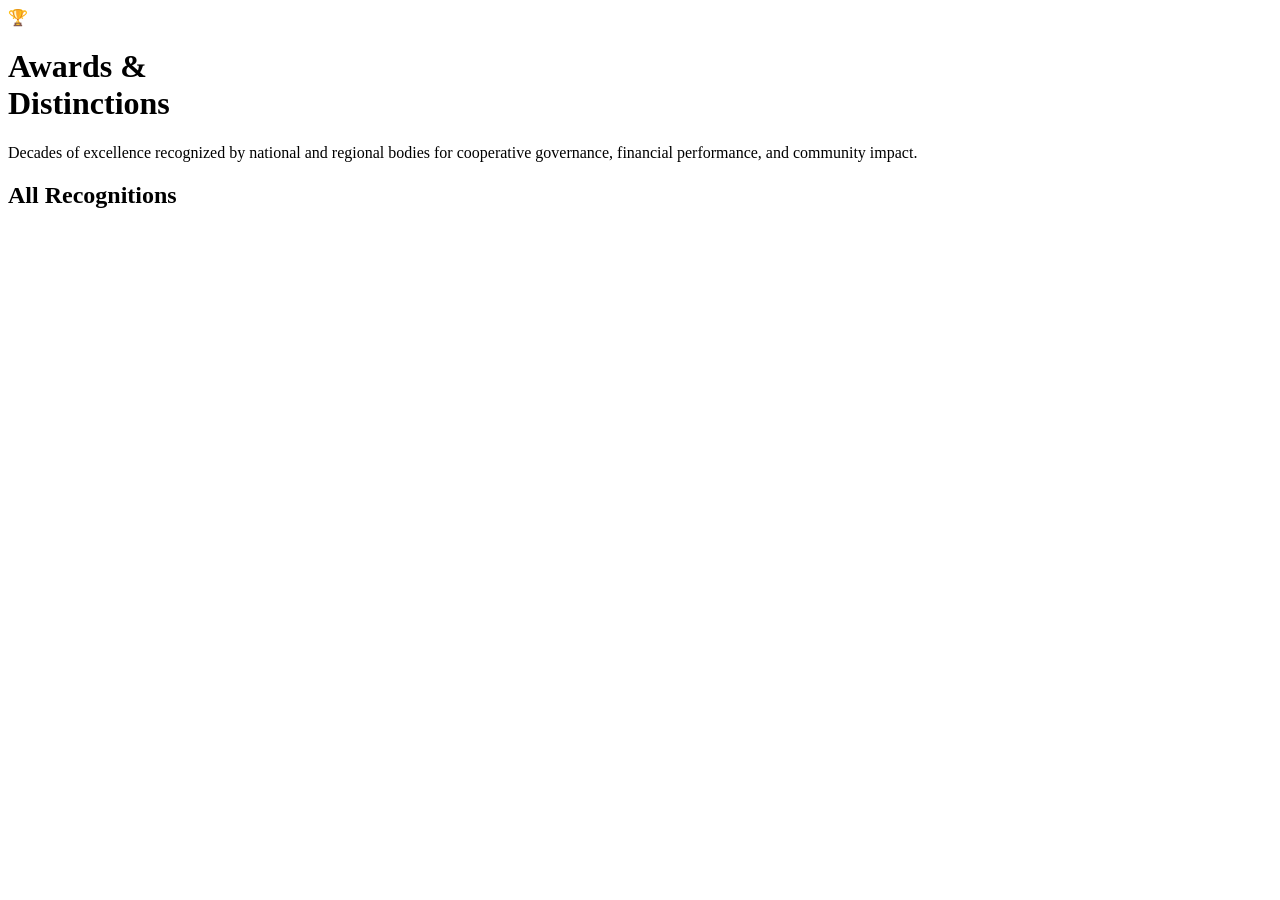
==== about-awards.html @ 2c9cfbea "Add files via upload" ====
<!DOCTYPE html>
<html lang="en">
<head>
  <meta charset="UTF-8"/>
  <meta name="viewport" content="width=device-width, initial-scale=1.0"/>
  <title>Awards &amp; Distinctions — Green Valley Cooperative</title>
  
  <link rel="preconnect" href="https://fonts.googleapis.com">
  <link href="https://fonts.googleapis.com/css2?family=Cormorant+Garamond:wght@400;500;600;700&family=Jost:wght@300;400;500&display=swap" rel="stylesheet">
  
  <link rel="stylesheet" href="global.css">
  <link rel="stylesheet" href="/STYLES/about-leadership-awards.css">

</head>

<body>

<header class="hero">
  <div class="hero-inner">
    <span class="trophy">🏆</span>
    <h1>Awards &amp;<br>Distinctions</h1>
    <p>Decades of excellence recognized by national and regional bodies for cooperative governance, financial performance, and community impact.</p>
  </div>
</header>

<div class="stats-bar" id="stats-bar"></div>

<main class="content">
  <div id="featured-wrap"></div>

  <div class="section-heading">
    <h2>All Recognitions</h2>
    <div class="line"></div>
  </div>
  <div class="awards-grid" id="awards-grid"></div>
</main>

<script src="/JS/about-awards.js"></script>
<script src="/JS/sanity-config.js"></script>
<script src="js/navbar.js"></script>
<script src="js/footer.js"></script>

</body>
</html>
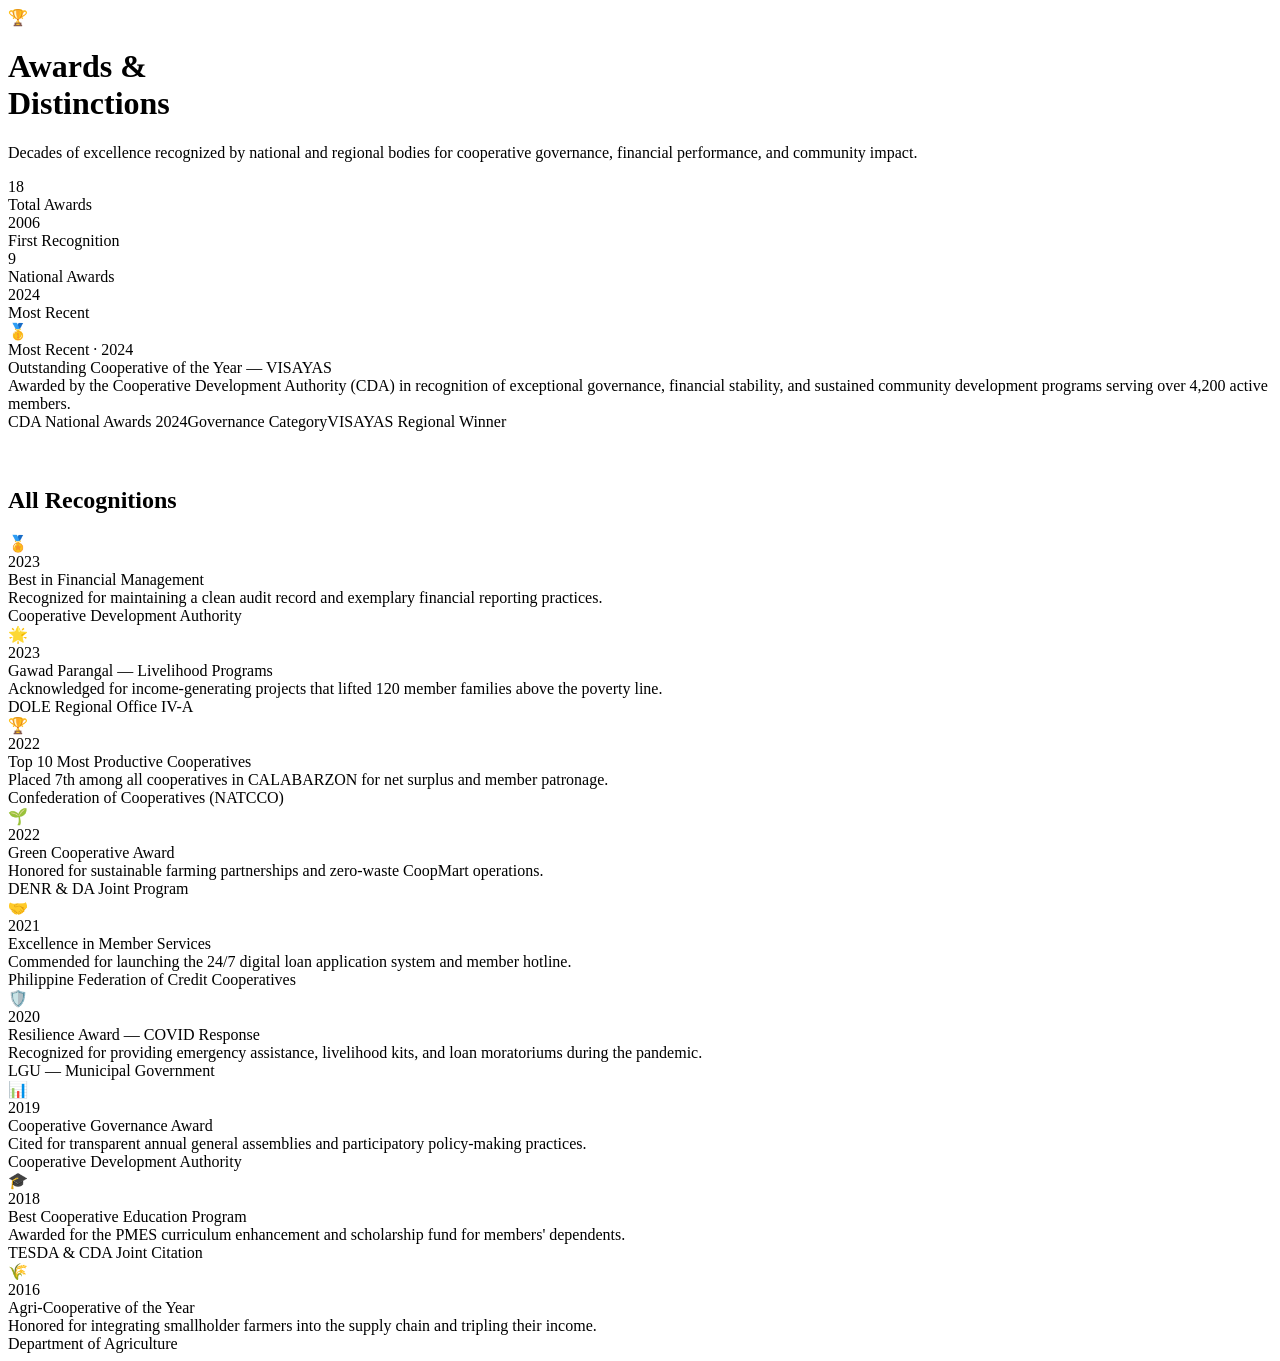
==== commit 208b659c: "Add files via upload" ====
--- a/about-awards.html
+++ b/about-awards.html
@@ -9,7 +9,7 @@
   <link href="https://fonts.googleapis.com/css2?family=Cormorant+Garamond:wght@400;500;600;700&family=Jost:wght@300;400;500&display=swap" rel="stylesheet">
   
   <link rel="stylesheet" href="global.css">
-  <link rel="stylesheet" href="/STYLES/about-leadership-awards.css">
+  <link rel="stylesheet" href="about-leadership-awards.css">
 
 </head>
 
@@ -35,8 +35,8 @@
   <div class="awards-grid" id="awards-grid"></div>
 </main>
 
-<script src="/JS/about-awards.js"></script>
-<script src="/JS/sanity-config.js"></script>
+<script src="js/about-awards.js"></script>
+<script src="js/sanity-config.js"></script>
 <script src="js/navbar.js"></script>
 <script src="js/footer.js"></script>
 
